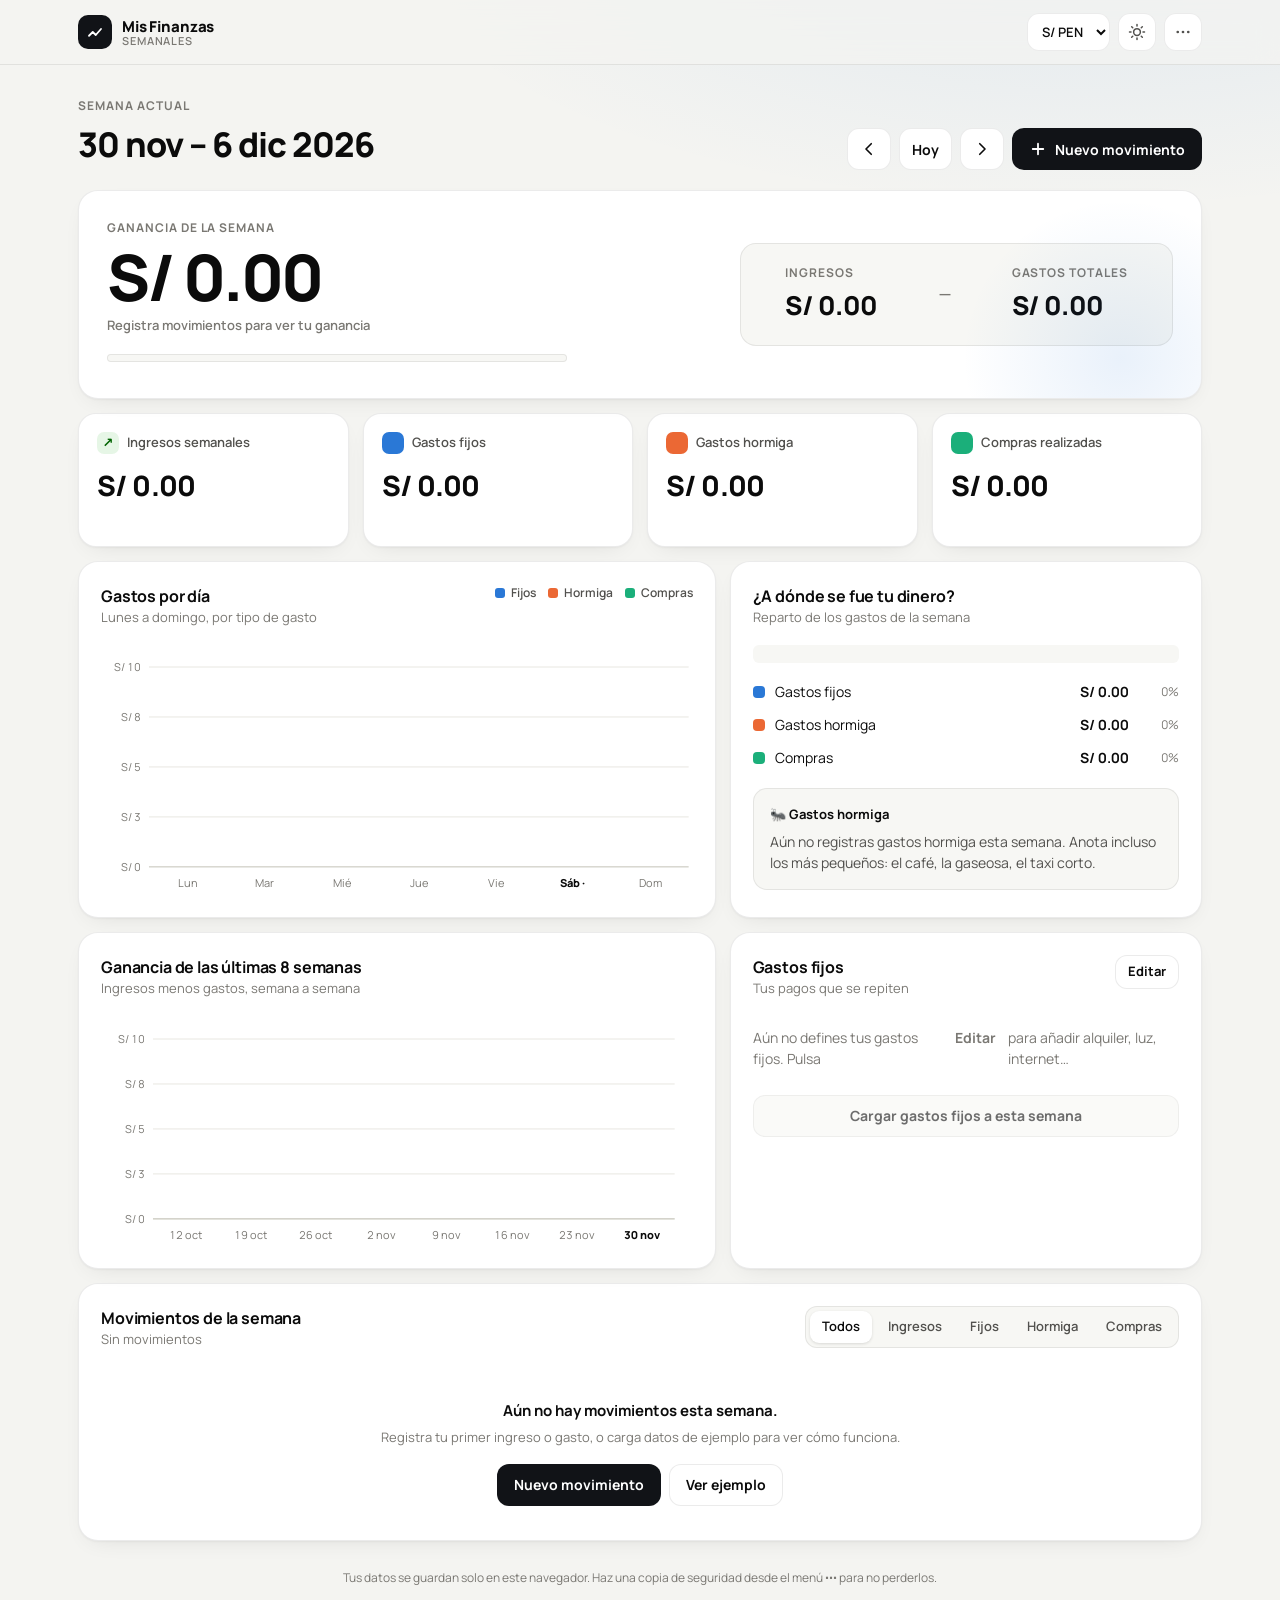
==== gastos/index.html @ d0922b72 "Añade panel premium de finanzas semanales en /gastos Control semanal de ingresos, gastos fijos, gast" ====
<!DOCTYPE html>
<html lang="es">
<head>
<meta charset="UTF-8">
<meta name="viewport" content="width=device-width, initial-scale=1, viewport-fit=cover">
<title>Mis Finanzas Semanales | Control de gastos</title>
<meta name="description" content="Controla tus gastos semanales: gastos fijos, gastos hormiga, compras, ingresos y ganancias. Todo se guarda en tu navegador.">
<meta name="theme-color" content="#0f1115">
<link rel="icon" href="../assets/favicon.svg" type="image/svg+xml">
<link rel="preconnect" href="https://fonts.googleapis.com">
<link rel="preconnect" href="https://fonts.gstatic.com" crossorigin>
<link rel="stylesheet" href="https://fonts.googleapis.com/css2?family=Manrope:wght@400;500;600;700;800&display=swap">
<link rel="stylesheet" href="styles.css?v=20260928">
<script>
  try { var t = localStorage.getItem('fs-theme'); if (t) document.documentElement.dataset.theme = t; } catch (e) {}
</script>
</head>
<body>

<header class="topbar">
  <div class="wrap topbar__inner">
    <a class="brand" href="./">
      <span class="brand__mark" aria-hidden="true">
        <svg viewBox="0 0 24 24" width="18" height="18"><path d="M4 17l5-5 4 4 7-8" fill="none" stroke="currentColor" stroke-width="2.4" stroke-linecap="round" stroke-linejoin="round"/></svg>
      </span>
      <span>Mis Finanzas<small>semanales</small></span>
    </a>
    <div class="topbar__actions">
      <label class="select-mini" title="Moneda">
        <span class="sr-only">Moneda</span>
        <select id="currency">
          <option value="PEN">S/ PEN</option>
          <option value="USD">$ USD</option>
          <option value="EUR">€ EUR</option>
          <option value="MXN">$ MXN</option>
          <option value="COP">$ COP</option>
          <option value="CLP">$ CLP</option>
          <option value="ARS">$ ARS</option>
        </select>
      </label>
      <button class="icon-btn" id="themeToggle" aria-label="Cambiar tema" title="Cambiar tema">
        <svg class="i-sun" viewBox="0 0 24 24" width="18" height="18"><circle cx="12" cy="12" r="4.5" fill="none" stroke="currentColor" stroke-width="2"/><path d="M12 2v2M12 20v2M4.9 4.9l1.4 1.4M17.7 17.7l1.4 1.4M2 12h2M20 12h2M4.9 19.1l1.4-1.4M17.7 6.3l1.4-1.4" stroke="currentColor" stroke-width="2" stroke-linecap="round"/></svg>
        <svg class="i-moon" viewBox="0 0 24 24" width="18" height="18"><path d="M20 14.5A8 8 0 019.5 4a8 8 0 1010.5 10.5z" fill="none" stroke="currentColor" stroke-width="2" stroke-linejoin="round"/></svg>
      </button>
      <div class="menu">
        <button class="icon-btn" id="menuBtn" aria-haspopup="true" aria-expanded="false" aria-label="Más opciones">
          <svg viewBox="0 0 24 24" width="18" height="18"><circle cx="5" cy="12" r="1.8" fill="currentColor"/><circle cx="12" cy="12" r="1.8" fill="currentColor"/><circle cx="19" cy="12" r="1.8" fill="currentColor"/></svg>
        </button>
        <div class="menu__panel" id="menuPanel" hidden>
          <button data-action="export-csv">Exportar semana (CSV)</button>
          <button data-action="export-json">Copia de seguridad (JSON)</button>
          <button data-action="import-json">Restaurar copia…</button>
          <hr>
          <button data-action="demo">Cargar datos de ejemplo</button>
          <button data-action="reset" class="danger">Borrar todos los datos</button>
        </div>
      </div>
      <input type="file" id="importFile" accept="application/json" hidden>
    </div>
  </div>
</header>

<main class="wrap">

  <!-- Week navigation -->
  <section class="weekbar">
    <div>
      <p class="eyebrow" id="weekEyebrow">Semana actual</p>
      <h1 id="weekTitle">—</h1>
    </div>
    <div class="weekbar__nav">
      <button class="btn btn--ghost" id="prevWeek" aria-label="Semana anterior">
        <svg viewBox="0 0 24 24" width="18" height="18"><path d="M15 5l-7 7 7 7" fill="none" stroke="currentColor" stroke-width="2.2" stroke-linecap="round" stroke-linejoin="round"/></svg>
      </button>
      <button class="btn btn--ghost" id="todayWeek">Hoy</button>
      <button class="btn btn--ghost" id="nextWeek" aria-label="Semana siguiente">
        <svg viewBox="0 0 24 24" width="18" height="18"><path d="M9 5l7 7-7 7" fill="none" stroke="currentColor" stroke-width="2.2" stroke-linecap="round" stroke-linejoin="round"/></svg>
      </button>
      <button class="btn btn--primary" id="addBtn">
        <svg viewBox="0 0 24 24" width="18" height="18"><path d="M12 5v14M5 12h14" stroke="currentColor" stroke-width="2.4" stroke-linecap="round"/></svg>
        Nuevo movimiento
      </button>
    </div>
  </section>

  <!-- Hero: ganancia -->
  <section class="hero card">
    <div class="hero__main">
      <p class="eyebrow">Ganancia de la semana</p>
      <p class="hero__value" id="heroValue">—</p>
      <p class="hero__sub" id="heroSub">—</p>
      <div class="savebar" aria-hidden="true"><span id="saveFill"></span></div>
      <p class="hero__meta" id="heroMeta">—</p>
    </div>
    <div class="hero__split">
      <div>
        <p class="eyebrow">Ingresos</p>
        <p class="hero__num" id="heroIncome">—</p>
      </div>
      <div class="hero__minus" aria-hidden="true">−</div>
      <div>
        <p class="eyebrow">Gastos totales</p>
        <p class="hero__num" id="heroExpense">—</p>
      </div>
    </div>
  </section>

  <!-- KPI tiles -->
  <section class="kpis">
    <article class="kpi" data-kind="ingreso">
      <header><span class="kpi__icon">↗</span><h2>Ingresos semanales</h2></header>
      <p class="kpi__value" id="kIngreso">—</p>
      <p class="kpi__delta" id="dIngreso"></p>
    </article>
    <article class="kpi" data-kind="fijo">
      <header><span class="kpi__icon kpi__swatch" style="--c:var(--s-fijo)"></span><h2>Gastos fijos</h2></header>
      <p class="kpi__value" id="kFijo">—</p>
      <p class="kpi__delta" id="dFijo"></p>
    </article>
    <article class="kpi" data-kind="hormiga">
      <header><span class="kpi__icon kpi__swatch" style="--c:var(--s-hormiga)"></span><h2>Gastos hormiga</h2></header>
      <p class="kpi__value" id="kHormiga">—</p>
      <p class="kpi__delta" id="dHormiga"></p>
    </article>
    <article class="kpi" data-kind="compra">
      <header><span class="kpi__icon kpi__swatch" style="--c:var(--s-compra)"></span><h2>Compras realizadas</h2></header>
      <p class="kpi__value" id="kCompra">—</p>
      <p class="kpi__delta" id="dCompra"></p>
    </article>
  </section>

  <!-- Charts -->
  <section class="grid-2">
    <article class="card chart-card">
      <header class="card__head">
        <div>
          <h2>Gastos por día</h2>
          <p class="muted">Lunes a domingo, por tipo de gasto</p>
        </div>
        <ul class="legend">
          <li><i style="--c:var(--s-fijo)"></i>Fijos</li>
          <li><i style="--c:var(--s-hormiga)"></i>Hormiga</li>
          <li><i style="--c:var(--s-compra)"></i>Compras</li>
        </ul>
      </header>
      <div class="chart" id="dailyChart"></div>
    </article>

    <article class="card chart-card">
      <header class="card__head">
        <div>
          <h2>¿A dónde se fue tu dinero?</h2>
          <p class="muted">Reparto de los gastos de la semana</p>
        </div>
      </header>
      <div id="splitChart"></div>
      <div class="insight" id="antInsight"></div>
    </article>
  </section>

  <section class="grid-2 grid-2--wide">
    <article class="card chart-card">
      <header class="card__head">
        <div>
          <h2>Ganancia de las últimas 8 semanas</h2>
          <p class="muted">Ingresos menos gastos, semana a semana</p>
        </div>
      </header>
      <div class="chart" id="trendChart"></div>
    </article>

    <article class="card">
      <header class="card__head">
        <div>
          <h2>Gastos fijos</h2>
          <p class="muted">Tus pagos que se repiten</p>
        </div>
        <button class="btn btn--ghost btn--sm" id="manageFixed">Editar</button>
      </header>
      <ul class="fixed-list" id="fixedList"></ul>
      <button class="btn btn--soft btn--block" id="applyFixed">Cargar gastos fijos a esta semana</button>
    </article>
  </section>

  <!-- Movements -->
  <section class="card">
    <header class="card__head card__head--wrap">
      <div>
        <h2>Movimientos de la semana</h2>
        <p class="muted" id="movCount">—</p>
      </div>
      <div class="tabs" role="tablist" id="filterTabs">
        <button role="tab" aria-selected="true" data-filter="all">Todos</button>
        <button role="tab" aria-selected="false" data-filter="ingreso">Ingresos</button>
        <button role="tab" aria-selected="false" data-filter="fijo">Fijos</button>
        <button role="tab" aria-selected="false" data-filter="hormiga">Hormiga</button>
        <button role="tab" aria-selected="false" data-filter="compra">Compras</button>
      </div>
    </header>
    <div class="table-wrap">
      <table class="table">
        <thead>
          <tr><th>Fecha</th><th>Concepto</th><th>Tipo</th><th class="num">Monto</th><th><span class="sr-only">Acciones</span></th></tr>
        </thead>
        <tbody id="movBody"></tbody>
      </table>
    </div>
    <div class="empty" id="emptyState" hidden>
      <p><strong>Aún no hay movimientos esta semana.</strong></p>
      <p class="muted">Registra tu primer ingreso o gasto, o carga datos de ejemplo para ver cómo funciona.</p>
      <div class="empty__actions">
        <button class="btn btn--primary" data-open-add>Nuevo movimiento</button>
        <button class="btn btn--ghost" data-action="demo">Ver ejemplo</button>
      </div>
    </div>
  </section>

  <p class="footnote">Tus datos se guardan solo en este navegador. Haz una copia de seguridad desde el menú <strong>⋯</strong> para no perderlos.</p>
</main>

<!-- Add / edit movement -->
<dialog class="modal" id="movModal">
  <form method="dialog" id="movForm">
    <header class="modal__head">
      <h2 id="movModalTitle">Nuevo movimiento</h2>
      <button type="button" class="icon-btn" data-close aria-label="Cerrar">✕</button>
    </header>
    <fieldset class="kind-picker">
      <legend class="sr-only">Tipo</legend>
      <label><input type="radio" name="kind" value="ingreso"><span><b>↗</b>Ingreso</span></label>
      <label><input type="radio" name="kind" value="fijo"><span><i style="--c:var(--s-fijo)"></i>Gasto fijo</span></label>
      <label><input type="radio" name="kind" value="hormiga" checked><span><i style="--c:var(--s-hormiga)"></i>Hormiga</span></label>
      <label><input type="radio" name="kind" value="compra"><span><i style="--c:var(--s-compra)"></i>Compra</span></label>
    </fieldset>
    <label class="field">
      <span>Monto</span>
      <div class="money-input"><em id="curSymbol">S/</em><input type="number" name="amount" step="0.01" min="0.01" inputmode="decimal" required placeholder="0.00"></div>
    </label>
    <label class="field">
      <span>Concepto</span>
      <input type="text" name="concept" maxlength="60" required placeholder="Ej. Café, Pasaje, Supermercado" list="conceptSuggestions">
      <datalist id="conceptSuggestions"></datalist>
    </label>
    <label class="field">
      <span>Fecha</span>
      <input type="date" name="date" required>
    </label>
    <p class="hint" id="kindHint"></p>
    <footer class="modal__foot">
      <button type="button" class="btn btn--ghost danger" id="deleteMov" hidden>Eliminar</button>
      <span class="spacer"></span>
      <button type="button" class="btn btn--ghost" data-close>Cancelar</button>
      <button type="submit" class="btn btn--primary">Guardar</button>
    </footer>
  </form>
</dialog>

<!-- Fixed expenses manager -->
<dialog class="modal" id="fixedModal">
  <form method="dialog" id="fixedForm">
    <header class="modal__head">
      <h2>Mis gastos fijos</h2>
      <button type="button" class="icon-btn" data-close aria-label="Cerrar">✕</button>
    </header>
    <p class="muted">Alquiler, luz, internet, celular, suscripciones… Los mensuales se convierten a su equivalente semanal.</p>
    <div class="fixed-rows" id="fixedRows"></div>
    <button type="button" class="btn btn--soft btn--block" id="addFixedRow">+ Añadir gasto fijo</button>
    <footer class="modal__foot">
      <span class="spacer"></span>
      <button type="button" class="btn btn--ghost" data-close>Cancelar</button>
      <button type="submit" class="btn btn--primary">Guardar</button>
    </footer>
  </form>
</dialog>

<div class="tooltip" id="tooltip" role="status" hidden></div>
<div class="toast" id="toast" role="status" hidden></div>

<script src="app.js?v=20260928"></script>
</body>
</html>
---- gastos/styles.css ----
/* ==========================================================================
   Mis Finanzas semanales — estilos
   ========================================================================== */

:root {
  color-scheme: light;
  --bg: #f4f4f1;
  --bg-glow: rgba(42, 120, 214, 0.10);
  --surface: #ffffff;
  --surface-2: #f7f7f4;
  --line: rgba(11, 11, 11, 0.08);
  --line-strong: rgba(11, 11, 11, 0.14);
  --ink: #0b0b0b;
  --ink-2: #52514e;
  --muted: #7a7873;
  --grid: #e8e7e1;
  --axis: #c3c2b7;
  --accent: #111317;
  --accent-ink: #ffffff;
  --good: #006300;
  --bad: #b3261e;
  --good-soft: rgba(12, 163, 12, 0.10);
  --bad-soft: rgba(208, 59, 59, 0.10);

  /* series (validated: blue / orange / aqua) */
  --s-fijo: #2a78d6;
  --s-hormiga: #eb6834;
  --s-compra: #1baf7a;
  --s-pos: #2a78d6;
  --s-neg: #e34948;

  --shadow: 0 1px 2px rgba(0,0,0,.04), 0 8px 24px -12px rgba(0,0,0,.12);
  --radius: 20px;
  --font: "Manrope", system-ui, -apple-system, "Segoe UI", sans-serif;
}

@media (prefers-color-scheme: dark) {
  :root:not([data-theme="light"]) {
    color-scheme: dark;
    --bg: #0c0d10;
    --bg-glow: rgba(57, 135, 229, 0.16);
    --surface: #15161a;
    --surface-2: #1c1d22;
    --line: rgba(255, 255, 255, 0.07);
    --line-strong: rgba(255, 255, 255, 0.14);
    --ink: #f5f5f2;
    --ink-2: #c3c2b7;
    --muted: #8d8b85;
    --grid: #25262b;
    --axis: #3a3b40;
    --accent: #f5f5f2;
    --accent-ink: #0c0d10;
    --good: #2fc02f;
    --bad: #f07a79;
    --good-soft: rgba(12, 163, 12, 0.16);
    --bad-soft: rgba(230, 103, 103, 0.14);
    --s-fijo: #3987e5;
    --s-hormiga: #d95926;
    --s-compra: #199e70;
    --s-pos: #3987e5;
    --s-neg: #e66767;
    --shadow: 0 1px 0 rgba(255,255,255,.03) inset, 0 12px 32px -16px rgba(0,0,0,.6);
  }
}
:root[data-theme="dark"] {
  color-scheme: dark;
  --bg: #0c0d10;
  --bg-glow: rgba(57, 135, 229, 0.16);
  --surface: #15161a;
  --surface-2: #1c1d22;
  --line: rgba(255, 255, 255, 0.07);
  --line-strong: rgba(255, 255, 255, 0.14);
  --ink: #f5f5f2;
  --ink-2: #c3c2b7;
  --muted: #8d8b85;
  --grid: #25262b;
  --axis: #3a3b40;
  --accent: #f5f5f2;
  --accent-ink: #0c0d10;
  --good: #2fc02f;
  --bad: #f07a79;
  --good-soft: rgba(12, 163, 12, 0.16);
  --bad-soft: rgba(230, 103, 103, 0.14);
  --s-fijo: #3987e5;
  --s-hormiga: #d95926;
  --s-compra: #199e70;
  --s-pos: #3987e5;
  --s-neg: #e66767;
  --shadow: 0 1px 0 rgba(255,255,255,.03) inset, 0 12px 32px -16px rgba(0,0,0,.6);
}

* { box-sizing: border-box; }
html { -webkit-text-size-adjust: 100%; }
body {
  margin: 0;
  font-family: var(--font);
  font-size: 15px;
  line-height: 1.5;
  color: var(--ink);
  background:
    radial-gradient(1200px 500px at 85% -10%, var(--bg-glow), transparent 60%),
    var(--bg);
  background-attachment: fixed;
  -webkit-font-smoothing: antialiased;
  min-height: 100vh;
}
h1, h2, h3, p { margin: 0; }
button, input, select { font: inherit; color: inherit; }
button { cursor: pointer; }
.sr-only { position: absolute; width: 1px; height: 1px; overflow: hidden; clip: rect(0 0 0 0); white-space: nowrap; }
.muted { color: var(--muted); font-size: 13px; }
.num, .tab-num { font-variant-numeric: tabular-nums; }

.wrap { width: 100%; max-width: 1180px; margin: 0 auto; padding: 0 16px; }
@media (min-width: 720px) { .wrap { padding: 0 28px; } }

/* ---------- Topbar ---------- */
.topbar {
  position: sticky; top: 0; z-index: 20;
  backdrop-filter: saturate(160%) blur(14px);
  -webkit-backdrop-filter: saturate(160%) blur(14px);
  background: color-mix(in srgb, var(--bg) 78%, transparent);
  border-bottom: 1px solid var(--line);
}
.topbar__inner { display: flex; align-items: center; justify-content: space-between; height: 64px; gap: 12px; }
.brand { display: flex; align-items: center; gap: 10px; text-decoration: none; color: var(--ink); font-weight: 800; letter-spacing: -0.01em; }
.brand small { display: block; font-size: 11px; font-weight: 600; color: var(--muted); letter-spacing: .08em; text-transform: uppercase; line-height: 1; }
.brand > span:last-child { line-height: 1.15; }
.brand__mark {
  width: 34px; height: 34px; border-radius: 10px; display: grid; place-items: center;
  background: var(--accent); color: var(--accent-ink);
}
.topbar__actions { display: flex; align-items: center; gap: 8px; }

.icon-btn {
  width: 38px; height: 38px; border-radius: 12px; display: grid; place-items: center;
  border: 1px solid var(--line); background: var(--surface); color: var(--ink-2);
  transition: background .15s, color .15s;
}
.icon-btn:hover { color: var(--ink); background: var(--surface-2); }
:root .i-moon { display: none; }
:root[data-theme="dark"] .i-moon { display: block; }
:root[data-theme="dark"] .i-sun { display: none; }
@media (prefers-color-scheme: dark) {
  :root:not([data-theme="light"]) .i-moon { display: block; }
  :root:not([data-theme="light"]) .i-sun { display: none; }
}

.select-mini select {
  height: 38px; border-radius: 12px; border: 1px solid var(--line); background: var(--surface);
  padding: 0 10px; font-weight: 600; font-size: 13px;
}

.menu { position: relative; }
.menu__panel {
  position: absolute; right: 0; top: 46px; min-width: 230px; padding: 6px;
  background: var(--surface); border: 1px solid var(--line-strong); border-radius: 14px;
  box-shadow: 0 20px 40px -12px rgba(0,0,0,.35);
}
.menu__panel button {
  display: block; width: 100%; text-align: left; padding: 10px 12px; border: 0; background: none;
  border-radius: 9px; font-size: 14px; font-weight: 500;
}
.menu__panel button:hover { background: var(--surface-2); }
.menu__panel hr { border: 0; border-top: 1px solid var(--line); margin: 6px 4px; }
.danger { color: var(--bad) !important; }

/* ---------- Buttons ---------- */
.btn {
  display: inline-flex; align-items: center; justify-content: center; gap: 8px;
  height: 42px; padding: 0 16px; border-radius: 12px; border: 1px solid transparent;
  font-weight: 700; font-size: 14px; white-space: nowrap;
  transition: transform .12s, background .15s, border-color .15s;
}
.btn:active { transform: translateY(1px); }
.btn--primary { background: var(--accent); color: var(--accent-ink); }
.btn--primary:hover { opacity: .9; }
.btn--ghost { background: var(--surface); border-color: var(--line); color: var(--ink); }
.btn--ghost:hover { border-color: var(--line-strong); }
.btn--soft { background: var(--surface-2); border-color: var(--line); color: var(--ink); }
.btn--soft:hover { border-color: var(--line-strong); }
.btn--sm { height: 34px; padding: 0 12px; font-size: 13px; }
.btn--block { width: 100%; white-space: normal; height: auto; min-height: 42px; padding-top: 8px; padding-bottom: 8px; text-align: center; }

/* ---------- Week bar ---------- */
.weekbar {
  display: flex; flex-wrap: wrap; align-items: flex-end; justify-content: space-between;
  gap: 16px; padding: 32px 0 20px;
}
.eyebrow { font-size: 12px; font-weight: 700; letter-spacing: .08em; text-transform: uppercase; color: var(--muted); }
.weekbar h1 { font-size: clamp(24px, 4vw, 34px); font-weight: 800; letter-spacing: -0.03em; margin-top: 4px; }
.weekbar__nav { display: flex; gap: 8px; flex-wrap: wrap; }
.weekbar__nav .btn--ghost { padding: 0 12px; }
@media (max-width: 560px) {
  .weekbar__nav { width: 100%; }
  .weekbar__nav .btn--primary { flex: 1; }
}

/* ---------- Cards ---------- */
.card {
  background: var(--surface); border: 1px solid var(--line); border-radius: var(--radius);
  padding: 22px; box-shadow: var(--shadow); min-width: 0;
}
.card__head { display: flex; justify-content: space-between; align-items: flex-start; gap: 12px; margin-bottom: 18px; }
.card__head--wrap { flex-wrap: wrap; }
.card h2 { font-size: 16px; font-weight: 700; letter-spacing: -0.01em; }

/* ---------- Hero ---------- */
.hero {
  display: grid; grid-template-columns: 1.4fr 1fr; gap: 28px; align-items: center;
  padding: 28px; position: relative; overflow: hidden;
}
.hero::after {
  content: ""; position: absolute; inset: auto -80px -120px auto; width: 320px; height: 320px;
  border-radius: 50%; background: radial-gradient(circle, var(--bg-glow), transparent 70%); pointer-events: none;
}
.hero__value { font-size: clamp(40px, 7vw, 64px); font-weight: 800; letter-spacing: -0.045em; line-height: 1.05; margin-top: 6px; }
.hero__sub { font-size: 14px; font-weight: 600; margin-top: 6px; display: flex; flex-wrap: wrap; align-items: center; gap: 6px; }
.hero__meta { font-size: 13px; color: var(--muted); margin-top: 8px; }
.savebar { height: 8px; border-radius: 99px; background: var(--surface-2); border: 1px solid var(--line); margin-top: 18px; overflow: hidden; max-width: 460px; }
.savebar span { display: block; height: 100%; width: 0; border-radius: 99px; background: var(--s-pos); transition: width .6s cubic-bezier(.2,.8,.2,1); }
.hero__split {
  display: flex; align-items: center; justify-content: space-around; gap: 12px;
  background: var(--surface-2); border: 1px solid var(--line); border-radius: 16px; padding: 20px;
}
.hero__num { font-size: clamp(20px, 3vw, 26px); font-weight: 800; letter-spacing: -0.02em; margin-top: 4px; }
.hero__minus { font-size: 26px; color: var(--muted); font-weight: 300; }
@media (max-width: 800px) { .hero { grid-template-columns: 1fr; padding: 22px; } }

.pill { white-space: nowrap; display: inline-flex; align-items: center; gap: 4px; padding: 2px 8px; border-radius: 99px; font-size: 12px; font-weight: 700; }
.pill--good { color: var(--good); background: var(--good-soft); }
.pill--bad { color: var(--bad); background: var(--bad-soft); }

/* ---------- KPIs ---------- */
.kpis { display: grid; grid-template-columns: repeat(4, 1fr); gap: 14px; margin: 14px 0; }
@media (max-width: 960px) { .kpis { grid-template-columns: repeat(2, 1fr); } }
@media (max-width: 420px) { .kpis { gap: 10px; } }
.kpi {
  background: var(--surface); border: 1px solid var(--line); border-radius: 18px; padding: 18px;
  box-shadow: var(--shadow); min-width: 0;
}
.kpi header { display: flex; align-items: center; gap: 8px; }
.kpi h2 { font-size: 13px; font-weight: 600; color: var(--ink-2); }
.kpi__icon { width: 22px; height: 22px; border-radius: 7px; display: grid; place-items: center; font-size: 13px; font-weight: 800; background: var(--good-soft); color: var(--good); flex: none; }
.kpi__swatch { background: var(--c); }
.kpi__value { font-size: clamp(20px, 2.6vw, 28px); font-weight: 800; letter-spacing: -0.03em; margin-top: 10px; overflow-wrap: anywhere; }
.kpi__delta { font-size: 12px; color: var(--muted); margin-top: 4px; min-height: 18px; }
.kpi__delta b.good { color: var(--good); }
.kpi__delta b.bad { color: var(--bad); }

/* ---------- Grids ---------- */
.grid-2 { display: grid; grid-template-columns: 1.35fr 1fr; gap: 14px; margin-bottom: 14px; }
.grid-2--wide { grid-template-columns: 1.35fr 1fr; }
@media (max-width: 900px) { .grid-2, .grid-2--wide { grid-template-columns: 1fr; } }

/* ---------- Charts ---------- */
.legend { list-style: none; display: flex; flex-wrap: wrap; gap: 12px; margin: 0; padding: 0; font-size: 12px; color: var(--ink-2); font-weight: 600; }
.legend li { display: inline-flex; align-items: center; gap: 6px; }
.legend i, .kind-picker i { width: 10px; height: 10px; border-radius: 3px; background: var(--c); display: inline-block; }
.chart { width: 100%; position: relative; }
.chart svg { display: block; width: 100%; height: auto; overflow: visible; }
.chart text { font-family: var(--font); font-size: 11px; fill: var(--muted); font-variant-numeric: tabular-nums; }
.chart .grid-line { stroke: var(--grid); stroke-width: 1; }
.chart .base-line { stroke: var(--axis); stroke-width: 1; }
.chart .hit { fill: transparent; cursor: default; }
.chart .hit:hover + g rect, .chart .col:hover rect { filter: brightness(1.08); }
.chart .col-bg { fill: transparent; transition: fill .12s; }
.chart .col:hover .col-bg { fill: var(--surface-2); }
.chart .val-label { fill: var(--ink-2); font-weight: 700; }
.chart .today-label { fill: var(--ink); font-weight: 800; }

/* split bar */
.split { display: flex; height: 18px; gap: 2px; border-radius: 6px; overflow: hidden; background: var(--surface-2); }
.split span { display: block; height: 100%; background: var(--c); min-width: 0; transition: flex-grow .5s; }
.split-rows { list-style: none; padding: 0; margin: 18px 0 0; display: grid; gap: 12px; }
.split-rows li { display: grid; grid-template-columns: 12px 1fr auto auto; gap: 10px; align-items: center; font-size: 14px; }
.split-rows i { width: 12px; height: 12px; border-radius: 4px; background: var(--c); }
.split-rows .amt { font-weight: 700; font-variant-numeric: tabular-nums; }
.split-rows .pct { color: var(--muted); font-size: 12px; width: 40px; text-align: right; font-variant-numeric: tabular-nums; }

.insight {
  margin-top: 20px; padding: 16px; border-radius: 14px; background: var(--surface-2); border: 1px solid var(--line);
  font-size: 14px; color: var(--ink-2);
}
.insight strong { color: var(--ink); }
.insight h3 { font-size: 13px; font-weight: 700; color: var(--ink); margin-bottom: 6px; display: flex; gap: 6px; align-items: center; }
.insight ol { margin: 10px 0 0; padding-left: 18px; }
.insight li { margin: 2px 0; }

/* ---------- Fixed list ---------- */
.fixed-list { list-style: none; padding: 0; margin: 0 0 16px; display: grid; gap: 2px; }
.fixed-list li { display: flex; justify-content: space-between; gap: 12px; padding: 10px 0; border-bottom: 1px dashed var(--line); font-size: 14px; }
.fixed-list li:last-child { border-bottom: 0; }
.fixed-list .freq { color: var(--muted); font-size: 12px; margin-left: 6px; }
.fixed-list .amt { font-weight: 700; font-variant-numeric: tabular-nums; white-space: nowrap; }
.fixed-list .total { border-top: 1px solid var(--line-strong); border-bottom: 0; margin-top: 4px; padding-top: 12px; font-weight: 700; }
.fixed-list .empty-li { color: var(--muted); border: 0; }

/* ---------- Tabs ---------- */
.tabs { display: flex; gap: 4px; padding: 4px; background: var(--surface-2); border: 1px solid var(--line); border-radius: 12px; overflow-x: auto; max-width: 100%; }
.tabs button { border: 0; background: none; padding: 6px 12px; border-radius: 9px; font-size: 13px; font-weight: 600; color: var(--ink-2); white-space: nowrap; }
.tabs button[aria-selected="true"] { background: var(--surface); color: var(--ink); box-shadow: 0 1px 3px rgba(0,0,0,.12); }

/* ---------- Table ---------- */
.table-wrap { overflow-x: auto; margin: 0 -22px; padding: 0 22px; }
.table { width: 100%; border-collapse: collapse; font-size: 14px; }
.table th { text-align: left; font-size: 11px; font-weight: 700; letter-spacing: .06em; text-transform: uppercase; color: var(--muted); padding: 0 10px 10px; border-bottom: 1px solid var(--line); }
.table td { padding: 12px 10px; border-bottom: 1px solid var(--line); vertical-align: middle; }
.table tr:last-child td { border-bottom: 0; }
.table tbody tr { transition: background .12s; }
.table tbody tr:hover { background: var(--surface-2); }
.table .num { text-align: right; font-weight: 700; white-space: nowrap; font-variant-numeric: tabular-nums; }
.table .num.plus { color: var(--good); }
.table .date { color: var(--ink-2); white-space: nowrap; font-size: 13px; }
.table .concept { font-weight: 600; }
.tag { display: inline-flex; align-items: center; gap: 6px; font-size: 12px; font-weight: 600; color: var(--ink-2); white-space: nowrap; }
.tag i { width: 8px; height: 8px; border-radius: 3px; background: var(--c); }
.tag b { color: var(--good); }
.row-actions { display: flex; gap: 4px; justify-content: flex-end; }
.row-actions button { border: 0; background: none; color: var(--muted); padding: 6px; border-radius: 8px; }
.row-actions button:hover { color: var(--ink); background: var(--surface); }
@media (max-width: 600px) {
  .table thead { display: none; }
  .table tr { display: grid; grid-template-columns: 1fr auto; gap: 2px 10px; padding: 12px 0; border-bottom: 1px solid var(--line); }
  .table td { border: 0; padding: 0; }
  .table td.date { grid-column: 1; grid-row: 2; }
  .table td.concept { grid-column: 1; grid-row: 1; }
  .table td.kind { grid-column: 1; grid-row: 3; }
  .table td.num { grid-column: 2; grid-row: 1; }
  .table td.act { grid-column: 2; grid-row: 2 / 4; align-self: end; }
}

.empty { text-align: center; padding: 32px 12px 12px; }
.empty p + p { margin-top: 6px; }
.empty__actions { display: flex; gap: 8px; justify-content: center; margin-top: 16px; flex-wrap: wrap; }

.footnote { text-align: center; font-size: 12px; color: var(--muted); padding: 28px 0 48px; }

/* ---------- Modal ---------- */
.modal {
  width: min(460px, calc(100vw - 24px)); max-height: calc(100vh - 32px); padding: 0; border: 1px solid var(--line-strong);
  border-radius: 22px; background: var(--surface); color: var(--ink);
  box-shadow: 0 40px 80px -20px rgba(0,0,0,.5);
}
.modal::backdrop { background: rgba(8, 9, 12, .55); backdrop-filter: blur(4px); }
.modal form { padding: 22px; display: grid; gap: 16px; }
.modal__head { display: flex; justify-content: space-between; align-items: center; }
.modal__head h2 { font-size: 19px; font-weight: 800; letter-spacing: -0.02em; }
.modal__foot { display: flex; gap: 8px; align-items: center; margin-top: 4px; }
.spacer { flex: 1; }

.kind-picker { border: 0; padding: 0; margin: 0; display: grid; grid-template-columns: repeat(4, 1fr); gap: 6px; }
@media (max-width: 420px) { .kind-picker { grid-template-columns: repeat(2, 1fr); } }
.kind-picker input { position: absolute; opacity: 0; pointer-events: none; }
.kind-picker span {
  display: flex; flex-direction: column; align-items: center; gap: 6px; padding: 12px 6px; border-radius: 12px;
  border: 1px solid var(--line); background: var(--surface-2); font-size: 12px; font-weight: 700; color: var(--ink-2);
  cursor: pointer; transition: border-color .12s, background .12s;
}
.kind-picker b { color: var(--good); font-size: 13px; line-height: 10px; }
.kind-picker input:checked + span { border-color: var(--ink); background: var(--surface); color: var(--ink); box-shadow: 0 0 0 1px var(--ink) inset; }
.kind-picker input:focus-visible + span { outline: 2px solid var(--s-fijo); outline-offset: 2px; }

.field { display: grid; gap: 6px; }
.field > span { font-size: 12px; font-weight: 700; color: var(--ink-2); }
.field input, .field select, .fixed-rows input, .fixed-rows select {
  height: 46px; width: 100%; border-radius: 12px; border: 1px solid var(--line-strong); background: var(--surface-2);
  padding: 0 14px; font-size: 15px; outline: none; transition: border-color .12s, box-shadow .12s; min-width: 0;
}
.field input:focus, .fixed-rows input:focus, .fixed-rows select:focus { border-color: var(--s-fijo); box-shadow: 0 0 0 3px color-mix(in srgb, var(--s-fijo) 25%, transparent); }
.money-input { position: relative; }
.money-input em { position: absolute; left: 14px; top: 50%; transform: translateY(-50%); font-style: normal; font-weight: 700; color: var(--muted); }
.money-input input { padding-left: 44px; font-size: 22px; font-weight: 800; height: 56px; }
.hint { font-size: 12px; color: var(--muted); margin-top: -6px; }

.fixed-rows { display: grid; gap: 8px; max-height: 46vh; overflow-y: auto; }
.fixed-row { display: grid; grid-template-columns: 1fr 100px 110px 36px; gap: 6px; align-items: center; }
.fixed-rows input, .fixed-rows select { height: 40px; font-size: 14px; padding: 0 10px; }
.fixed-row button { width: 36px; height: 36px; border-radius: 10px; border: 0; background: none; color: var(--muted); }
.fixed-row button:hover { color: var(--bad); background: var(--bad-soft); }
@media (max-width: 420px) { .fixed-row { grid-template-columns: 1fr 1fr 36px; } .fixed-row input:first-child { grid-column: 1 / -1; } }

/* ---------- Tooltip & toast ---------- */
.tooltip {
  position: fixed; z-index: 50; pointer-events: none; min-width: 150px;
  background: var(--surface); border: 1px solid var(--line-strong); border-radius: 12px;
  padding: 10px 12px; font-size: 13px; box-shadow: 0 16px 32px -12px rgba(0,0,0,.4);
}
.tooltip h4 { margin: 0 0 6px; font-size: 12px; color: var(--muted); font-weight: 700; }
.tooltip .row { display: flex; align-items: center; gap: 8px; justify-content: space-between; }
.tooltip .row span { display: inline-flex; align-items: center; gap: 6px; color: var(--ink-2); }
.tooltip .row i { width: 8px; height: 8px; border-radius: 3px; background: var(--c); }
.tooltip .row b { font-variant-numeric: tabular-nums; }
.tooltip .row.total { border-top: 1px solid var(--line); margin-top: 6px; padding-top: 6px; }

.toast {
  position: fixed; left: 50%; bottom: 24px; transform: translateX(-50%); z-index: 60;
  background: var(--accent); color: var(--accent-ink); padding: 12px 18px; border-radius: 12px;
  font-size: 14px; font-weight: 600; box-shadow: 0 16px 32px -12px rgba(0,0,0,.5); max-width: calc(100vw - 32px);
}

@media (prefers-reduced-motion: reduce) { * { transition: none !important; } }
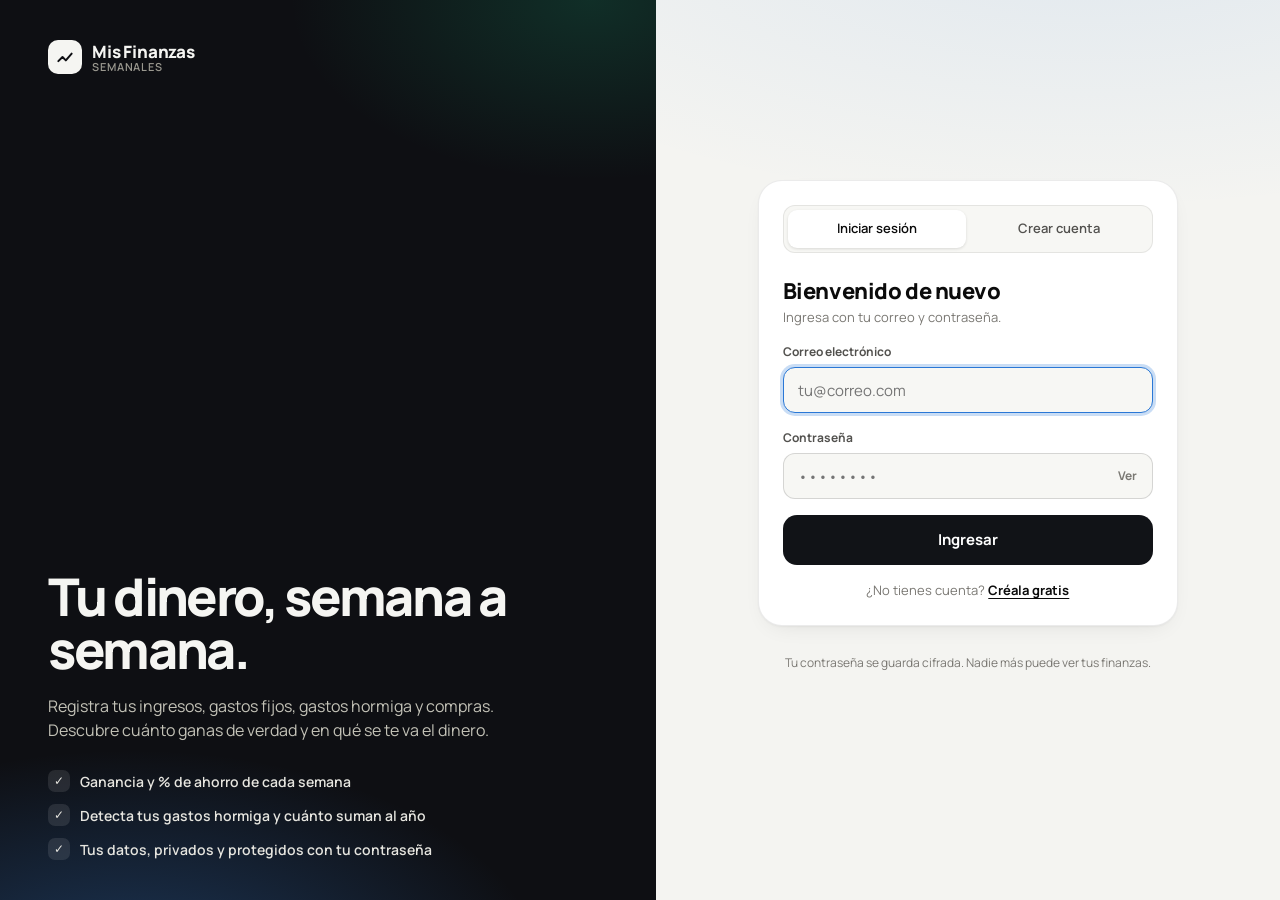
==== commit 8abeae7b: "Añade cuentas con correo y contraseña a Mis Finanzas Cada persona se registra con su correo y contra" ====
--- a/gastos/index.html
+++ b/gastos/index.html
@@ -10,12 +10,84 @@
 <link rel="preconnect" href="https://fonts.googleapis.com">
 <link rel="preconnect" href="https://fonts.gstatic.com" crossorigin>
 <link rel="stylesheet" href="https://fonts.googleapis.com/css2?family=Manrope:wght@400;500;600;700;800&display=swap">
-<link rel="stylesheet" href="styles.css?v=20260928">
+<link rel="stylesheet" href="styles.css?v=20260928b">
 <script>
   try { var t = localStorage.getItem('fs-theme'); if (t) document.documentElement.dataset.theme = t; } catch (e) {}
 </script>
 </head>
-<body>
+<body class="is-loading">
+
+<!-- ============ Acceso: iniciar sesión / crear cuenta ============ -->
+<section class="auth" id="authView" hidden>
+  <div class="auth__side">
+    <a class="brand brand--lg" href="./">
+      <span class="brand__mark" aria-hidden="true">
+        <svg viewBox="0 0 24 24" width="20" height="20"><path d="M4 17l5-5 4 4 7-8" fill="none" stroke="currentColor" stroke-width="2.4" stroke-linecap="round" stroke-linejoin="round"/></svg>
+      </span>
+      <span>Mis Finanzas<small>semanales</small></span>
+    </a>
+    <div class="auth__pitch">
+      <h1>Tu dinero, semana a semana.</h1>
+      <p>Registra tus ingresos, gastos fijos, gastos hormiga y compras. Descubre cuánto ganas de verdad y en qué se te va el dinero.</p>
+      <ul class="auth__points">
+        <li><span>✓</span>Ganancia y % de ahorro de cada semana</li>
+        <li><span>✓</span>Detecta tus gastos hormiga y cuánto suman al año</li>
+        <li><span>✓</span>Tus datos, privados y protegidos con tu contraseña</li>
+      </ul>
+    </div>
+  </div>
+
+  <div class="auth__panel">
+    <div class="auth__card">
+      <div class="tabs tabs--full" role="tablist">
+        <button role="tab" aria-selected="true" data-auth-tab="login">Iniciar sesión</button>
+        <button role="tab" aria-selected="false" data-auth-tab="register">Crear cuenta</button>
+      </div>
+
+      <form id="loginForm" class="auth__form" novalidate>
+        <div>
+          <h2>Bienvenido de nuevo</h2>
+          <p class="muted">Ingresa con tu correo y contraseña.</p>
+        </div>
+        <label class="field"><span>Correo electrónico</span>
+          <input type="email" name="email" autocomplete="email" required placeholder="tu@correo.com"></label>
+        <label class="field"><span>Contraseña</span>
+          <div class="pass-input"><input type="password" name="password" autocomplete="current-password" required placeholder="••••••••">
+          <button type="button" class="pass-toggle" aria-label="Mostrar contraseña">Ver</button></div></label>
+        <p class="form-error" role="alert" hidden></p>
+        <button type="submit" class="btn btn--primary btn--lg">Ingresar</button>
+        <p class="auth__switch">¿No tienes cuenta? <button type="button" data-auth-tab="register">Créala gratis</button></p>
+      </form>
+
+      <form id="registerForm" class="auth__form" novalidate hidden>
+        <div>
+          <h2>Crea tu cuenta</h2>
+          <p class="muted">Solo toma un minuto.</p>
+        </div>
+        <label class="field"><span>Nombre</span>
+          <input type="text" name="name" autocomplete="name" required minlength="2" maxlength="60" placeholder="Tu nombre"></label>
+        <label class="field"><span>Correo electrónico</span>
+          <input type="email" name="email" autocomplete="email" required placeholder="tu@correo.com"></label>
+        <label class="field"><span>Contraseña</span>
+          <div class="pass-input"><input type="password" name="password" autocomplete="new-password" required minlength="8" placeholder="Mínimo 8 caracteres">
+          <button type="button" class="pass-toggle" aria-label="Mostrar contraseña">Ver</button></div>
+          <div class="strength" aria-hidden="true"><i></i><i></i><i></i><i></i></div></label>
+        <label class="field"><span>Repite la contraseña</span>
+          <input type="password" name="password2" autocomplete="new-password" required placeholder="Repite tu contraseña"></label>
+        <label class="field" id="inviteField" hidden><span>Código de invitación</span>
+          <input type="text" name="invite" autocomplete="off" placeholder="El código que te enviaron"></label>
+        <p class="form-error" role="alert" hidden></p>
+        <button type="submit" class="btn btn--primary btn--lg">Crear cuenta</button>
+        <p class="auth__switch">¿Ya tienes cuenta? <button type="button" data-auth-tab="login">Inicia sesión</button></p>
+      </form>
+    </div>
+    <p class="footnote">Tu contraseña se guarda cifrada. Nadie más puede ver tus finanzas.</p>
+  </div>
+</section>
+
+<div class="loader" id="loader" aria-label="Cargando"><span></span></div>
+
+<div id="appView" hidden>
 
 <header class="topbar">
   <div class="wrap topbar__inner">
@@ -26,6 +98,7 @@
       <span>Mis Finanzas<small>semanales</small></span>
     </a>
     <div class="topbar__actions">
+      <span class="sync" id="syncStatus" data-state="ok" title="Estado de guardado"><i></i><span>Guardado</span></span>
       <label class="select-mini" title="Moneda">
         <span class="sr-only">Moneda</span>
         <select id="currency">
@@ -47,12 +120,21 @@
           <svg viewBox="0 0 24 24" width="18" height="18"><circle cx="5" cy="12" r="1.8" fill="currentColor"/><circle cx="12" cy="12" r="1.8" fill="currentColor"/><circle cx="19" cy="12" r="1.8" fill="currentColor"/></svg>
         </button>
         <div class="menu__panel" id="menuPanel" hidden>
+          <div class="menu__user">
+            <span class="avatar" id="userAvatar">?</span>
+            <div><strong id="userName">—</strong><small id="userEmail">—</small></div>
+          </div>
+          <hr>
           <button data-action="export-csv">Exportar semana (CSV)</button>
           <button data-action="export-json">Copia de seguridad (JSON)</button>
           <button data-action="import-json">Restaurar copia…</button>
           <hr>
           <button data-action="demo">Cargar datos de ejemplo</button>
           <button data-action="reset" class="danger">Borrar todos los datos</button>
+          <hr>
+          <button data-action="password">Cambiar contraseña</button>
+          <button data-action="logout">Cerrar sesión</button>
+          <button data-action="delete-account" class="danger">Eliminar mi cuenta</button>
         </div>
       </div>
       <input type="file" id="importFile" accept="application/json" hidden>
@@ -215,8 +297,10 @@
     </div>
   </section>
 
-  <p class="footnote">Tus datos se guardan solo en este navegador. Haz una copia de seguridad desde el menú <strong>⋯</strong> para no perderlos.</p>
+  <p class="footnote">Tus datos se guardan en tu cuenta: entra desde cualquier dispositivo con tu correo y contraseña.</p>
 </main>
+
+</div><!-- /appView -->
 
 <!-- Add / edit movement -->
 <dialog class="modal" id="movModal">
@@ -273,9 +357,46 @@
   </form>
 </dialog>
 
+<!-- Change password -->
+<dialog class="modal" id="passModal">
+  <form method="dialog" id="passForm" novalidate>
+    <header class="modal__head">
+      <h2>Cambiar contraseña</h2>
+      <button type="button" class="icon-btn" data-close aria-label="Cerrar">✕</button>
+    </header>
+    <label class="field"><span>Contraseña actual</span><input type="password" name="current" autocomplete="current-password" required></label>
+    <label class="field"><span>Nueva contraseña</span><input type="password" name="new" autocomplete="new-password" minlength="8" required placeholder="Mínimo 8 caracteres"></label>
+    <label class="field"><span>Repite la nueva contraseña</span><input type="password" name="new2" autocomplete="new-password" required></label>
+    <p class="form-error" role="alert" hidden></p>
+    <footer class="modal__foot">
+      <span class="spacer"></span>
+      <button type="button" class="btn btn--ghost" data-close>Cancelar</button>
+      <button type="submit" class="btn btn--primary">Guardar</button>
+    </footer>
+  </form>
+</dialog>
+
+<!-- Delete account -->
+<dialog class="modal" id="deleteModal">
+  <form method="dialog" id="deleteForm" novalidate>
+    <header class="modal__head">
+      <h2>Eliminar mi cuenta</h2>
+      <button type="button" class="icon-btn" data-close aria-label="Cerrar">✕</button>
+    </header>
+    <p class="muted">Se borrarán tu cuenta y todos tus movimientos. Esta acción no se puede deshacer. Si quieres conservarlos, descarga antes una copia de seguridad.</p>
+    <label class="field"><span>Escribe tu contraseña para confirmar</span><input type="password" name="password" autocomplete="current-password" required></label>
+    <p class="form-error" role="alert" hidden></p>
+    <footer class="modal__foot">
+      <span class="spacer"></span>
+      <button type="button" class="btn btn--ghost" data-close>Cancelar</button>
+      <button type="submit" class="btn btn--danger">Eliminar definitivamente</button>
+    </footer>
+  </form>
+</dialog>
+
 <div class="tooltip" id="tooltip" role="status" hidden></div>
 <div class="toast" id="toast" role="status" hidden></div>
 
-<script src="app.js?v=20260928"></script>
+<script src="app.js?v=20260928b"></script>
 </body>
 </html>
--- a/gastos/styles.css
+++ b/gastos/styles.css
@@ -400,3 +400,80 @@
 }
 
 @media (prefers-reduced-motion: reduce) { * { transition: none !important; } }
+
+/* ==========================================================================
+   Cuentas: acceso, sesión y sincronización
+   ========================================================================== */
+.loader { position: fixed; inset: 0; display: grid; place-items: center; }
+.loader span { width: 34px; height: 34px; border-radius: 50%; border: 3px solid var(--line-strong); border-top-color: var(--ink); animation: spin .8s linear infinite; }
+body:not(.is-loading) .loader { display: none; }
+@keyframes spin { to { transform: rotate(360deg); } }
+
+.auth { min-height: 100vh; display: grid; grid-template-columns: 1.05fr 1fr; }
+.auth[hidden] { display: none; }
+.auth__side {
+  position: relative; overflow: hidden; padding: 40px 48px; display: flex; flex-direction: column; justify-content: space-between; gap: 40px;
+  background:
+    radial-gradient(700px 400px at 20% 110%, rgba(57, 135, 229, .35), transparent 60%),
+    radial-gradient(500px 300px at 90% 0%, rgba(25, 158, 112, .22), transparent 60%),
+    #0e0f13;
+  color: #f5f5f2;
+}
+.auth__side .brand { color: #f5f5f2; }
+.auth__side .brand small { color: #9a988f; }
+.auth__side .brand__mark { background: #f5f5f2; color: #0e0f13; }
+.brand--lg { font-size: 17px; }
+.auth__pitch { max-width: 480px; }
+.auth__pitch h1 { font-size: clamp(32px, 4.4vw, 52px); font-weight: 800; letter-spacing: -0.045em; line-height: 1.02; }
+.auth__pitch > p { color: #c3c2b7; font-size: 16px; margin-top: 18px; }
+.auth__points { list-style: none; padding: 0; margin: 28px 0 0; display: grid; gap: 12px; }
+.auth__points li { display: flex; gap: 10px; align-items: center; color: #e6e5df; font-weight: 600; font-size: 14px; }
+.auth__points span { width: 22px; height: 22px; border-radius: 7px; display: grid; place-items: center; background: rgba(255,255,255,.1); font-size: 12px; flex: none; }
+.auth__panel { display: flex; flex-direction: column; justify-content: center; align-items: center; padding: 40px 20px; }
+.auth__card {
+  width: 100%; max-width: 420px; background: var(--surface); border: 1px solid var(--line); border-radius: 24px;
+  padding: 24px; box-shadow: var(--shadow);
+}
+.auth__form { display: grid; gap: 16px; margin-top: 22px; }
+.auth__form[hidden] { display: none; }
+.auth__form h2 { font-size: 22px; font-weight: 800; letter-spacing: -0.02em; }
+.auth__switch { text-align: center; font-size: 13px; color: var(--muted); }
+.auth__switch button { border: 0; background: none; padding: 0; font-weight: 700; color: var(--ink); text-decoration: underline; text-underline-offset: 3px; }
+.tabs--full { display: grid; grid-template-columns: 1fr 1fr; }
+.tabs--full button { padding: 9px 12px; }
+.btn--lg { height: 50px; font-size: 15px; border-radius: 14px; }
+.btn--danger { background: var(--bad); color: #fff; }
+.btn[disabled] { opacity: .6; cursor: progress; }
+@media (max-width: 860px) {
+  .auth { grid-template-columns: 1fr; }
+  .auth__side { padding: 28px 20px 32px; gap: 28px; }
+  .auth__points { display: none; }
+  .auth__panel { padding: 24px 16px 8px; justify-content: flex-start; }
+}
+
+.pass-input { position: relative; }
+.pass-input input { padding-right: 64px; }
+.pass-toggle { position: absolute; right: 8px; top: 50%; transform: translateY(-50%); border: 0; background: none; font-size: 12px; font-weight: 700; color: var(--muted); padding: 6px 8px; border-radius: 8px; }
+.pass-toggle:hover { color: var(--ink); background: var(--surface); }
+.strength { display: grid; grid-template-columns: repeat(4, 1fr); gap: 4px; margin-top: 2px; }
+.strength i { height: 4px; border-radius: 99px; background: var(--line-strong); transition: background .2s; }
+.strength[data-score="1"] i:nth-child(-n+1) { background: var(--bad); }
+.strength[data-score="2"] i:nth-child(-n+2) { background: #fab219; }
+.strength[data-score="3"] i:nth-child(-n+3) { background: var(--s-compra); }
+.strength[data-score="4"] i { background: var(--good); }
+
+.form-error { font-size: 13px; font-weight: 600; color: var(--bad); background: var(--bad-soft); border-radius: 10px; padding: 10px 12px; }
+.form-error::before { content: "! "; font-weight: 800; }
+
+.menu__user { display: flex; gap: 10px; align-items: center; padding: 8px 10px 6px; min-width: 0; }
+.menu__user strong { display: block; font-size: 14px; }
+.menu__user small { display: block; font-size: 12px; color: var(--muted); max-width: 180px; overflow: hidden; text-overflow: ellipsis; white-space: nowrap; }
+.avatar { width: 34px; height: 34px; border-radius: 50%; display: grid; place-items: center; background: var(--s-fijo); color: #fff; font-weight: 800; font-size: 14px; flex: none; }
+
+.sync { display: inline-flex; align-items: center; gap: 6px; font-size: 12px; font-weight: 600; color: var(--muted); margin-right: 4px; white-space: nowrap; }
+.sync i { width: 8px; height: 8px; border-radius: 50%; background: var(--good); }
+.sync[data-state="saving"] i { background: #fab219; animation: pulse 1s ease-in-out infinite; }
+.sync[data-state="error"] { color: var(--bad); }
+.sync[data-state="error"] i { background: var(--bad); }
+@keyframes pulse { 50% { opacity: .35; } }
+@media (max-width: 560px) { .sync span { display: none; } .brand small { display: none; } }
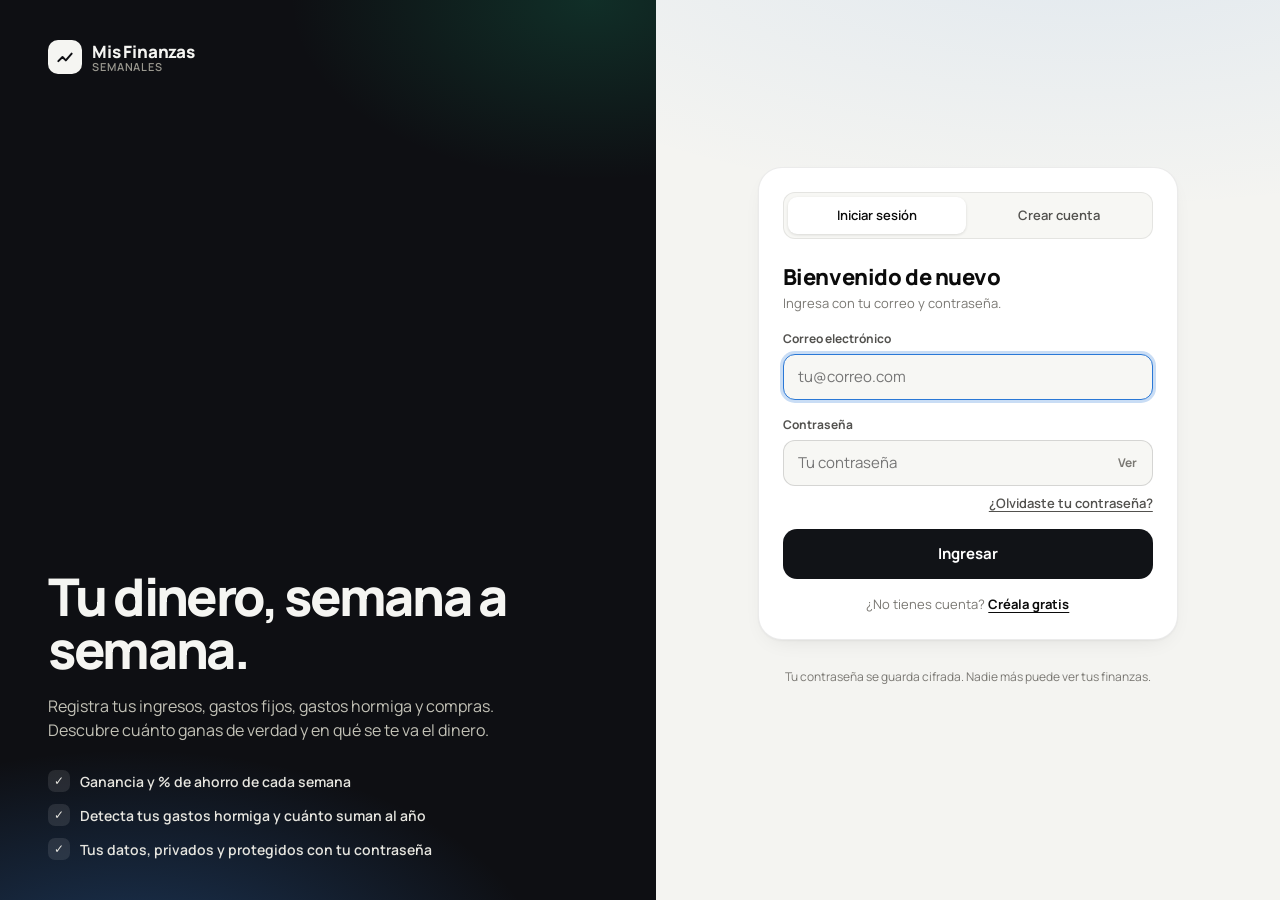
==== commit 8e5181f6: "Mis Finanzas: recuperar contraseña, sincronización sin pérdidas y copias diarias - Recuperación de c" ====
--- a/gastos/index.html
+++ b/gastos/index.html
@@ -10,7 +10,7 @@
 <link rel="preconnect" href="https://fonts.googleapis.com">
 <link rel="preconnect" href="https://fonts.gstatic.com" crossorigin>
 <link rel="stylesheet" href="https://fonts.googleapis.com/css2?family=Manrope:wght@400;500;600;700;800&display=swap">
-<link rel="stylesheet" href="styles.css?v=20260928b">
+<link rel="stylesheet" href="styles.css?v=20260928c">
 <script>
   try { var t = localStorage.getItem('fs-theme'); if (t) document.documentElement.dataset.theme = t; } catch (e) {}
 </script>
@@ -39,7 +39,7 @@
 
   <div class="auth__panel">
     <div class="auth__card">
-      <div class="tabs tabs--full" role="tablist">
+      <div class="tabs tabs--full" role="tablist" id="authTabs">
         <button role="tab" aria-selected="true" data-auth-tab="login">Iniciar sesión</button>
         <button role="tab" aria-selected="false" data-auth-tab="register">Crear cuenta</button>
       </div>
@@ -52,8 +52,9 @@
         <label class="field"><span>Correo electrónico</span>
           <input type="email" name="email" autocomplete="email" required placeholder="tu@correo.com"></label>
         <label class="field"><span>Contraseña</span>
-          <div class="pass-input"><input type="password" name="password" autocomplete="current-password" required placeholder="••••••••">
+          <div class="pass-input"><input type="password" name="password" autocomplete="current-password" required placeholder="Tu contraseña">
           <button type="button" class="pass-toggle" aria-label="Mostrar contraseña">Ver</button></div></label>
+        <button type="button" class="link-btn" data-auth-tab="forgot">¿Olvidaste tu contraseña?</button>
         <p class="form-error" role="alert" hidden></p>
         <button type="submit" class="btn btn--primary btn--lg">Ingresar</button>
         <p class="auth__switch">¿No tienes cuenta? <button type="button" data-auth-tab="register">Créala gratis</button></p>
@@ -79,6 +80,37 @@
         <p class="form-error" role="alert" hidden></p>
         <button type="submit" class="btn btn--primary btn--lg">Crear cuenta</button>
         <p class="auth__switch">¿Ya tienes cuenta? <button type="button" data-auth-tab="login">Inicia sesión</button></p>
+      </form>
+
+      <form id="forgotForm" class="auth__form auth__form--solo" novalidate hidden>
+        <div>
+          <h2>Recupera tu cuenta</h2>
+          <p class="muted">Escribe el correo con el que te registraste y te enviaremos un enlace para crear una nueva contraseña.</p>
+        </div>
+        <label class="field"><span>Correo electrónico</span>
+          <input type="email" name="email" autocomplete="email" required placeholder="tu@correo.com"></label>
+        <p class="form-error" role="alert" hidden></p>
+        <div class="form-ok" role="status" hidden>
+          <strong>📬 Revisa tu correo</strong>
+          <p>Si hay una cuenta con ese correo, te llegará un enlace en unos minutos. Vence en 1 hora. Mira también en la carpeta de spam.</p>
+        </div>
+        <button type="submit" class="btn btn--primary btn--lg">Enviar enlace</button>
+        <p class="auth__switch"><button type="button" data-auth-tab="login">← Volver a iniciar sesión</button></p>
+      </form>
+
+      <form id="resetForm" class="auth__form auth__form--solo" novalidate hidden>
+        <div>
+          <h2>Crea tu nueva contraseña</h2>
+          <p class="muted">Elige una contraseña que no uses en otros sitios.</p>
+        </div>
+        <label class="field"><span>Nueva contraseña</span>
+          <div class="pass-input"><input type="password" name="password" autocomplete="new-password" required minlength="8" placeholder="Mínimo 8 caracteres">
+          <button type="button" class="pass-toggle" aria-label="Mostrar contraseña">Ver</button></div></label>
+        <label class="field"><span>Repite la contraseña</span>
+          <input type="password" name="password2" autocomplete="new-password" required></label>
+        <p class="form-error" role="alert" hidden></p>
+        <button type="submit" class="btn btn--primary btn--lg">Guardar y entrar</button>
+        <p class="auth__switch"><button type="button" data-auth-tab="forgot">Pedir un enlace nuevo</button></p>
       </form>
     </div>
     <p class="footnote">Tu contraseña se guarda cifrada. Nadie más puede ver tus finanzas.</p>
@@ -144,6 +176,12 @@
 
 <main class="wrap">
 
+  <div class="banner" id="verifyBanner" hidden>
+    <span class="banner__icon" aria-hidden="true">✉</span>
+    <p><strong>Confirma tu correo.</strong> Te enviamos un enlace a <span id="verifyEmail"></span>. Así podrás recuperar tu cuenta si olvidas la contraseña.</p>
+    <button class="btn btn--ghost btn--sm" id="resendVerify">Reenviar</button>
+  </div>
+
   <!-- Week navigation -->
   <section class="weekbar">
     <div>
@@ -397,6 +435,6 @@
 <div class="tooltip" id="tooltip" role="status" hidden></div>
 <div class="toast" id="toast" role="status" hidden></div>
 
-<script src="app.js?v=20260928b"></script>
+<script src="app.js?v=20260928c"></script>
 </body>
 </html>
--- a/gastos/styles.css
+++ b/gastos/styles.css
@@ -107,6 +107,7 @@
 h1, h2, h3, p { margin: 0; }
 button, input, select { font: inherit; color: inherit; }
 button { cursor: pointer; }
+[hidden] { display: none !important; }
 .sr-only { position: absolute; width: 1px; height: 1px; overflow: hidden; clip: rect(0 0 0 0); white-space: nowrap; }
 .muted { color: var(--muted); font-size: 13px; }
 .num, .tab-num { font-variant-numeric: tabular-nums; }
@@ -477,3 +478,19 @@
 .sync[data-state="error"] i { background: var(--bad); }
 @keyframes pulse { 50% { opacity: .35; } }
 @media (max-width: 560px) { .sync span { display: none; } .brand small { display: none; } }
+
+/* ---------- Recuperación de contraseña y avisos ---------- */
+.link-btn { justify-self: end; margin-top: -8px; border: 0; background: none; padding: 0; font-size: 13px; font-weight: 600; color: var(--ink-2); text-decoration: underline; text-underline-offset: 3px; }
+.link-btn:hover { color: var(--ink); }
+.auth__form--solo { margin-top: 4px; }
+.form-ok { font-size: 14px; color: var(--ink-2); background: var(--good-soft); border-radius: 12px; padding: 14px; }
+.form-ok strong { color: var(--ink); display: block; margin-bottom: 4px; }
+.banner {
+  display: flex; align-items: center; gap: 12px; margin-top: 20px; padding: 12px 14px;
+  background: var(--surface); border: 1px solid var(--line-strong); border-radius: 14px; font-size: 14px; color: var(--ink-2);
+}
+.banner[hidden] { display: none; }
+.banner p { flex: 1; min-width: 0; }
+.banner strong { color: var(--ink); }
+.banner__icon { width: 30px; height: 30px; border-radius: 9px; display: grid; place-items: center; background: color-mix(in srgb, #fab219 22%, transparent); flex: none; }
+@media (max-width: 560px) { .banner { flex-wrap: wrap; } .banner .btn { width: 100%; } }
